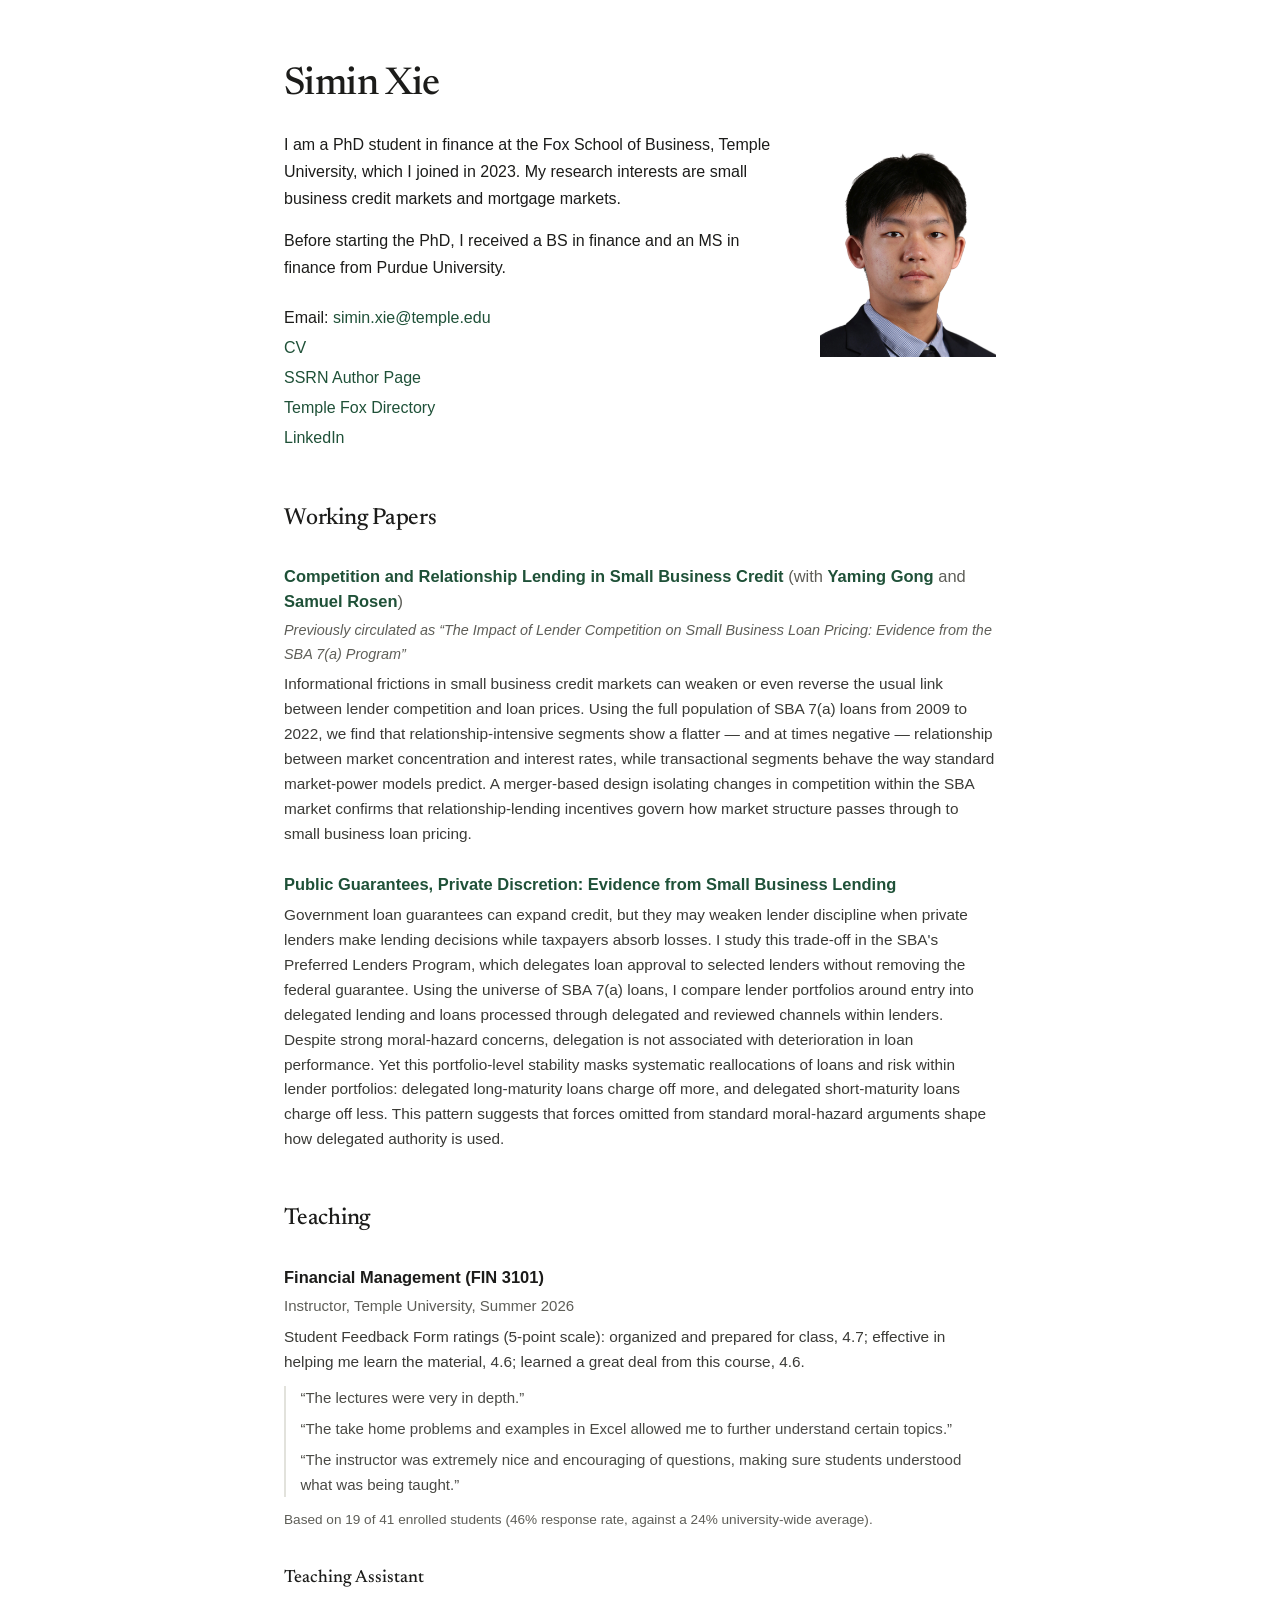
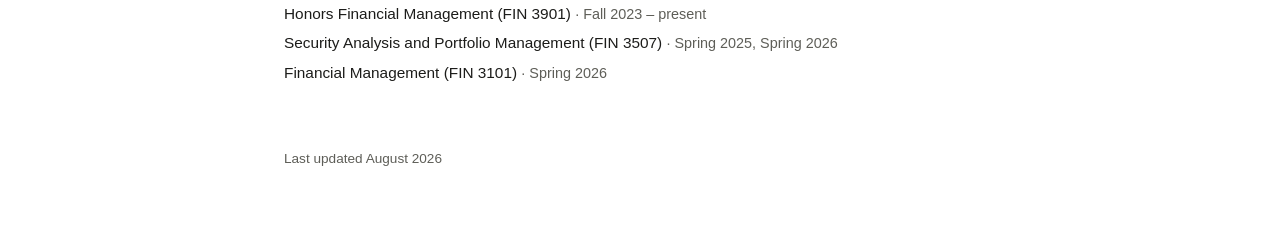
==== index.html @ ea89f6a9 "Update index.html" ====
<!DOCTYPE html>
<html lang="en">
<head>
<meta charset="utf-8">
<meta name="viewport" content="width=device-width, initial-scale=1">
<title>Simin Xie</title>
<meta name="description" content="Simin Xie is a PhD student in finance at the Fox School of Business, Temple University, studying small business credit and financial intermediation.">
<link rel="canonical" href="https://siminxie07.github.io/">
<meta property="og:type" content="profile">
<meta property="og:title" content="Simin Xie">
<meta property="og:description" content="PhD student in finance at the Fox School of Business, Temple University.">
<meta property="og:url" content="https://siminxie07.github.io/">
<link rel="icon" href="data:image/svg+xml,<svg xmlns='http://www.w3.org/2000/svg' viewBox='0 0 32 32'><rect width='32' height='32' fill='%231C1C1A'/><text x='16' y='22' font-family='Georgia,serif' font-size='16' fill='%23fff' text-anchor='middle'>SX</text></svg>">
<link rel="preconnect" href="https://fonts.googleapis.com">
<link rel="preconnect" href="https://fonts.gstatic.com" crossorigin>
<link href="https://fonts.googleapis.com/css2?family=Newsreader:opsz,wght@6..72,400;6..72,500&display=swap" rel="stylesheet">
<link rel="stylesheet" href="style.css">
</head>

<body>
<main class="page">

  <h1 class="name">Simin Xie</h1>

  <div class="intro">
    <img class="portrait" src="assets/photo.jpg" alt="Portrait of Simin Xie">

    <!-- EDIT ▸ Rewrite this in your own words. Two or three sentences is right. -->
    <p>
      I am a PhD student in finance at the Fox School of Business, Temple
      University, which I joined in 2023. My research interests are small business
      credit markets and mortgage markets.
    </p>
    <p>
      Before starting the PhD, I received a BS in finance and an MS in finance
      from Purdue University.
    </p>

    <!-- EDIT ▸ Fill in your Temple email and any profile links you actually use.
         Delete the lines you don't have — an empty link looks worse than none. -->
    <ul class="links">
      <li>Email: <a href="mailto:simin.xie@temple.edu">simin.xie@temple.edu</a></li>
      <li><a href="assets/cv.pdf">CV</a></li>
      <li><a href="https://papers.ssrn.com/sol3/cf_dev/AbsByAuth.cfm?per_id=5948006">SSRN Author Page</a></li>
      <li><a href="https://www.fox.temple.edu/directory/simin-xie">Temple Fox Directory</a></li>
      <li><a href="https://www.linkedin.com/in/simin-xie-6bab371b0/">LinkedIn</a></li>
    </ul>
  </div>

  <h2>Working Papers</h2>

  <article class="paper">
    <p class="title">
      <a href="https://papers.ssrn.com/sol3/papers.cfm?abstract_id=4075392">Competition and Relationship Lending in Small Business Credit</a>
      <span class="with">(with <a href="https://sites.google.com/view/yaming-gong/home">Yaming Gong</a> and <a href="https://sites.google.com/view/samuel-rosen/">Samuel Rosen</a>)</span>
    </p>
    <p class="note">Previously circulated as “The Impact of Lender Competition on Small Business Loan Pricing: Evidence from the SBA 7(a) Program”</p>
    <!-- EDIT ▸ Paste your own official abstract here, replacing this summary. -->
    <p class="abstract">
      Informational frictions in small business credit markets can weaken or
      even reverse the usual link between lender competition and loan prices.
      Using the full population of SBA 7(a) loans from 2009 to 2022, we find
      that relationship-intensive segments show a flatter — and at times
      negative — relationship between market concentration and interest rates,
      while transactional segments behave the way standard market-power models
      predict. A merger-based design isolating changes in competition within the
      SBA market confirms that relationship-lending incentives govern how market
      structure passes through to small business loan pricing.
    </p>
  </article>

  <!-- EDIT ▸ Copy the <article class="paper"> block above for each new paper.
       Drop the SSRN link and the "Previously circulated" line if not needed. -->
  <article class="paper">
    <p class="title">
      <a>Public Guarantees, Private Discretion: Evidence from Small Business Lending</a>
    </p>
    <!-- EDIT ▸ Paste your own official abstract here, replacing this summary. -->
    <p class="abstract">
      Government loan guarantees can expand credit, but they may weaken lender discipline when private lenders make lending decisions while taxpayers absorb losses. 
      I study this trade-off in the SBA's Preferred Lenders Program, which delegates loan approval to selected lenders without removing the federal guarantee. 
      Using the universe of SBA 7(a) loans, I compare lender portfolios around entry into delegated lending and loans processed through delegated and reviewed channels within lenders. 
      Despite strong moral-hazard concerns, delegation is not associated with deterioration in loan performance. 
      Yet this portfolio-level stability masks systematic reallocations of loans and risk within lender portfolios: delegated long-maturity loans charge off more, and delegated short-maturity loans charge off less. 
      This pattern suggests that forces omitted from standard moral-hazard arguments shape how delegated authority is used.
    </p>
  </article>

  <!--
  <h2>Works in Progress</h2>

  <article class="paper">
    <p class="title">A Project Title, No Abstract Needed</p>
    <p class="with">with Coauthor Name</p>
  </article>
  -->

  <!-- EDIT ▸ Delete this whole Teaching section until you have something to
       put in it. An empty heading reads worse than no heading. -->
<h2>Teaching</h2>

<article class="paper">
  <p class="title">Financial Management (FIN 3101)</p>
  <p class="with">Instructor, Temple University, Summer 2026</p>
  <p class="abstract">
    Student Feedback Form ratings (5-point scale): organized and prepared for
    class, 4.7; effective in helping me learn the material, 4.6; learned a great
    deal from this course, 4.6.
  </p>
  <ul class="quotes">
    <li>“The lectures were very in depth.”</li>
    <li>“The take home problems and examples in Excel allowed me to further understand certain topics.”</li>
    <li>“The instructor was extremely nice and encouraging of questions, making sure students understood what was being taught.”</li>
  </ul>
  <p class="samplesize">
    Based on 19 of 41 enrolled students (46% response rate, against a 24%
    university-wide average).
  </p>
</article>

<h3 class="subhead">Teaching Assistant</h3>

<ul class="ta">
  <li>
    <span class="course">Honors Financial Management (FIN 3901)</span>
    <span class="term">Fall 2023 – present</span>
  </li>
  <li>
    <span class="course">Security Analysis and Portfolio Management (FIN 3507)</span>
    <span class="term">Spring 2025, Spring 2026</span>
  </li>
  <li>
    <span class="course">Financial Management (FIN 3101)</span>
    <span class="term">Spring 2026</span>
  </li>
</ul>

  <footer>Last updated August 2026</footer>

</main>
</body>
</html>
---- style.css ----
/* Simin Xie — personal site. One column, no chrome. */

:root {
  --ink:    #1C1C1A;
  --muted:  #5E5E58;
  --link:   #1F5138;
  --paper:  #FFFFFF;
  --serif:  "Newsreader", Georgia, "Times New Roman", serif;
  --sans:   -apple-system, BlinkMacSystemFont, "Segoe UI", Roboto, Helvetica, Arial, sans-serif;
}

* { box-sizing: border-box; }

body {
  margin: 0;
  background: var(--paper);
  color: var(--ink);
  font-family: var(--sans);
  font-size: 16px;
  line-height: 1.68;
  -webkit-font-smoothing: antialiased;
}

.page {
  max-width: 760px;
  margin: 0 auto;
  padding: 4rem 1.5rem 5rem;
}

a { color: var(--link); text-decoration: none; }
a:hover { text-decoration: underline; }
a:focus-visible { outline: 2px solid var(--link); outline-offset: 2px; }

.name {
  font-family: var(--serif);
  font-weight: 500;
  font-size: 2.4rem;
  letter-spacing: -0.015em;
  line-height: 1.1;
  margin: 0 0 1.6rem;
}

h2 {
  font-family: var(--serif);
  font-weight: 500;
  font-size: 1.45rem;
  letter-spacing: -0.01em;
  margin: 3rem 0 0.4rem;
}

/* ---- intro ---------------------------------------------------------- */

.portrait {
  float: right;
  width: 176px;
  aspect-ratio: 4 / 5;
  object-fit: cover;
  margin: 0.35rem 0 1.25rem 2rem;
  background: #F2F2EE;
}

.intro p { margin: 0 0 1rem; }

.links {
  list-style: none;
  margin: 1.4rem 0 0;
  padding: 0;
  clear: none;
}

.links li { margin-bottom: 0.2rem; }

/* ---- papers --------------------------------------------------------- */

.paper {
  clear: both;
  margin: 1.6rem 0 0;
}

.title {
  font-size: 1.03rem;
  font-weight: 600;
  line-height: 1.5;
  margin: 0 0 0.25rem;
}

.title a { font-weight: 600; }

.with {
  font-weight: 400;
  color: var(--muted);
}

.note {
  font-size: 0.9rem;
  color: var(--muted);
  font-style: italic;
  margin: 0 0 0.35rem;
}

p.with {
  font-size: 0.94rem;
  margin: 0;
}

.abstract {
  margin: 0.4rem 0 0;
  color: #3A3A36;
  font-size: 0.96rem;
  line-height: 1.62;
}

/* ---- footer --------------------------------------------------------- */

footer {
  margin-top: 4rem;
  font-size: 0.85rem;
  color: var(--muted);
}

/* ---- small screens -------------------------------------------------- */

@media (max-width: 620px) {
  .page { padding: 2.5rem 1.25rem 3.5rem; }
  .name { font-size: 2rem; }
  .portrait {
    float: none;
    display: block;
    width: 140px;
    margin: 0 0 1.25rem;
  }
}

@media print {
  .page { max-width: none; padding: 0; }
  a { color: var(--ink); }
}

.quotes {
  list-style: none;
  margin: 0.7rem 0 0;
  padding: 0 0 0 0.9rem;
  border-left: 2px solid #E2E2DC;
}

.quotes li {
  font-size: 0.94rem;
  line-height: 1.6;
  color: #4A4A45;
  margin-bottom: 0.45rem;
}

.samplesize {
  font-size: 0.85rem;
  color: var(--muted);
  margin: 0.8rem 0 0;
}

.subhead {
  font-family: var(--serif);
  font-weight: 500;
  font-size: 1.1rem;
  margin: 2rem 0 0.5rem;
}

.ta {
  list-style: none;
  margin: 0;
  padding: 0;
}

.ta li {
  font-size: 0.96rem;
  line-height: 1.55;
  margin-bottom: 0.35rem;
}

.term {
  color: var(--muted);
  font-size: 0.9rem;
}

.term::before { content: " · "; }

@media (max-width: 620px) {
  .term { display: block; }
  .term::before { content: none; }
}
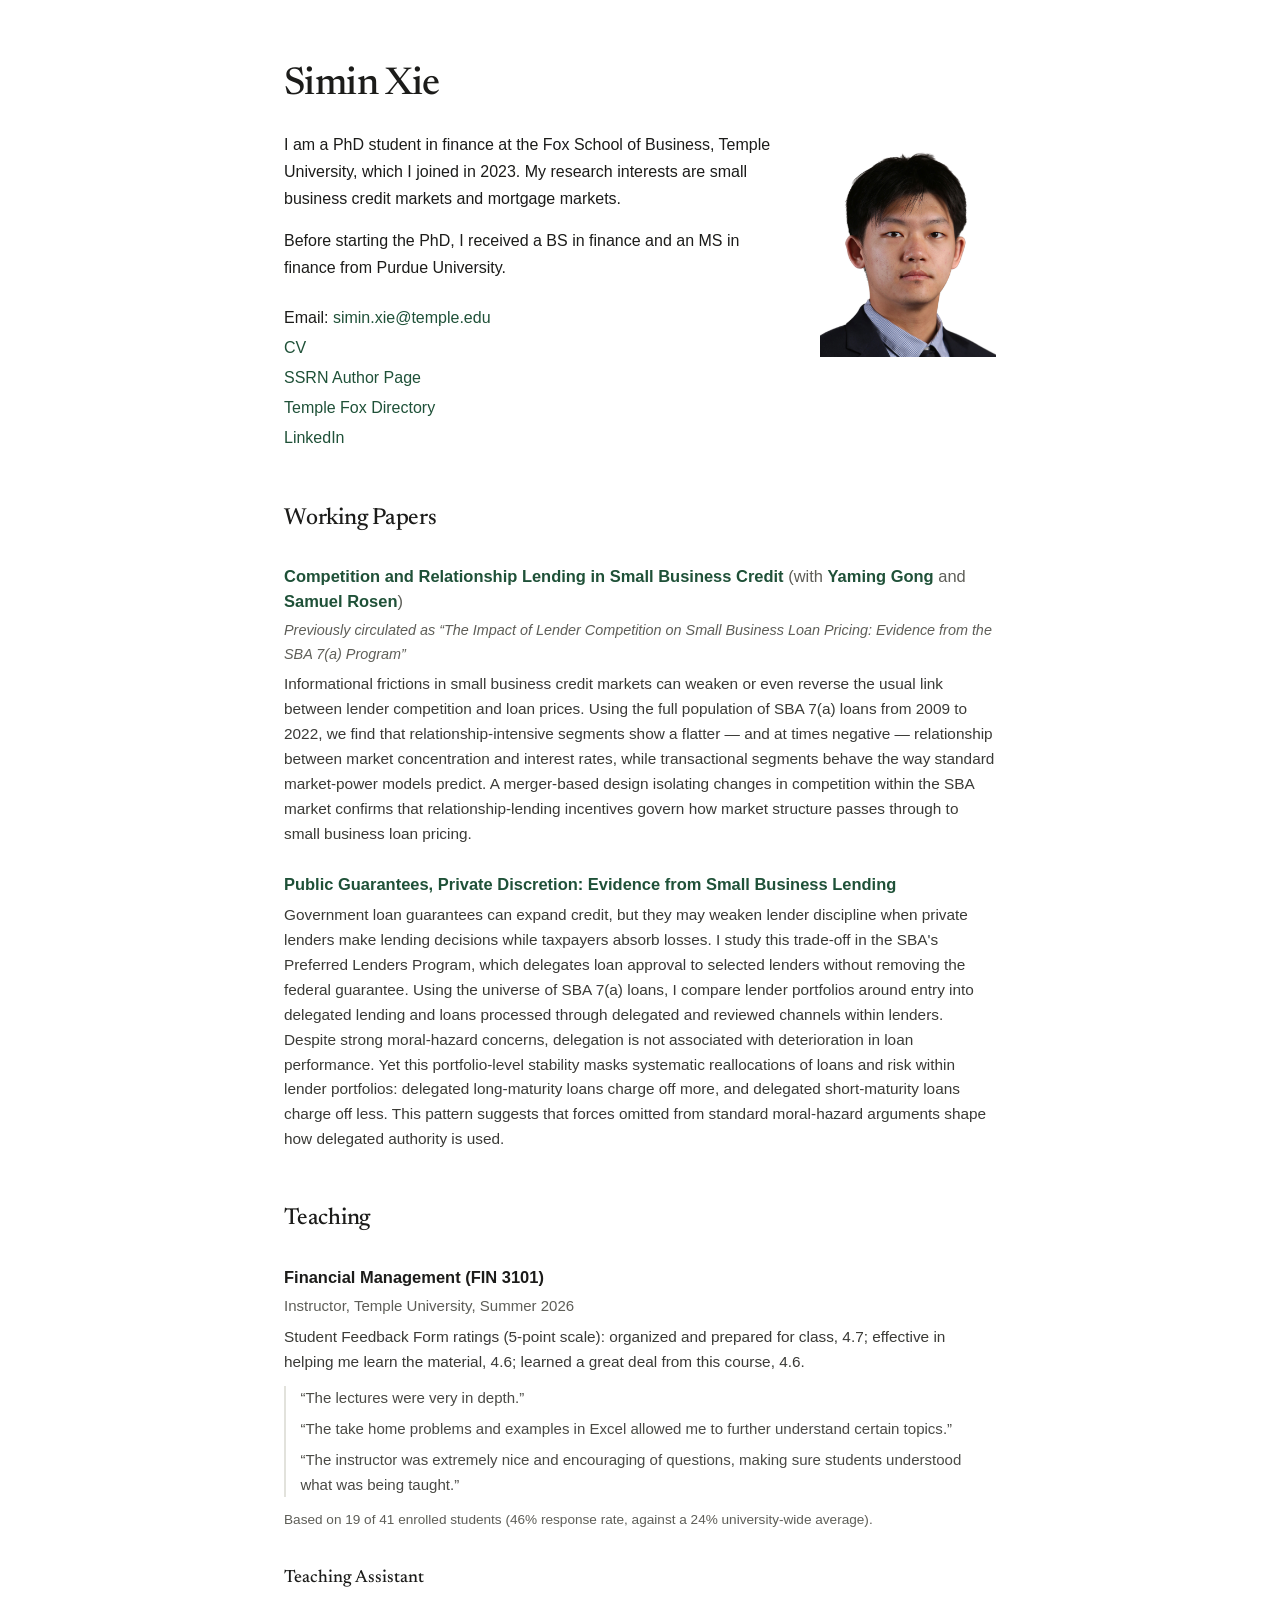
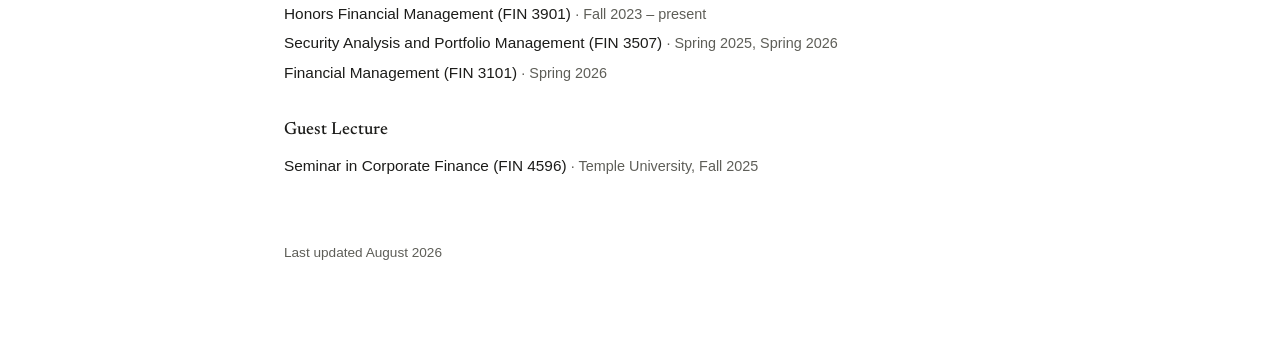
==== commit 911db266: "Update index.html" ====
--- a/index.html
+++ b/index.html
@@ -25,7 +25,6 @@
   <div class="intro">
     <img class="portrait" src="assets/photo.jpg" alt="Portrait of Simin Xie">
 
-    <!-- EDIT ▸ Rewrite this in your own words. Two or three sentences is right. -->
     <p>
       I am a PhD student in finance at the Fox School of Business, Temple
       University, which I joined in 2023. My research interests are small business
@@ -36,8 +35,6 @@
       from Purdue University.
     </p>
 
-    <!-- EDIT ▸ Fill in your Temple email and any profile links you actually use.
-         Delete the lines you don't have — an empty link looks worse than none. -->
     <ul class="links">
       <li>Email: <a href="mailto:simin.xie@temple.edu">simin.xie@temple.edu</a></li>
       <li><a href="assets/cv.pdf">CV</a></li>
@@ -55,7 +52,7 @@
       <span class="with">(with <a href="https://sites.google.com/view/yaming-gong/home">Yaming Gong</a> and <a href="https://sites.google.com/view/samuel-rosen/">Samuel Rosen</a>)</span>
     </p>
     <p class="note">Previously circulated as “The Impact of Lender Competition on Small Business Loan Pricing: Evidence from the SBA 7(a) Program”</p>
-    <!-- EDIT ▸ Paste your own official abstract here, replacing this summary. -->
+    
     <p class="abstract">
       Informational frictions in small business credit markets can weaken or
       even reverse the usual link between lender competition and loan prices.
@@ -69,13 +66,12 @@
     </p>
   </article>
 
-  <!-- EDIT ▸ Copy the <article class="paper"> block above for each new paper.
-       Drop the SSRN link and the "Previously circulated" line if not needed. -->
+  
   <article class="paper">
     <p class="title">
       <a>Public Guarantees, Private Discretion: Evidence from Small Business Lending</a>
     </p>
-    <!-- EDIT ▸ Paste your own official abstract here, replacing this summary. -->
+    
     <p class="abstract">
       Government loan guarantees can expand credit, but they may weaken lender discipline when private lenders make lending decisions while taxpayers absorb losses. 
       I study this trade-off in the SBA's Preferred Lenders Program, which delegates loan approval to selected lenders without removing the federal guarantee. 
@@ -95,8 +91,6 @@
   </article>
   -->
 
-  <!-- EDIT ▸ Delete this whole Teaching section until you have something to
-       put in it. An empty heading reads worse than no heading. -->
 <h2>Teaching</h2>
 
 <article class="paper">
@@ -135,6 +129,15 @@
   </li>
 </ul>
 
+<h3 class="subhead">Guest Lecture</h3>
+
+<ul class="ta">
+  <li>
+    <span class="course">Seminar in Corporate Finance (FIN 4596)</span>
+    <span class="term">Temple University, Fall 2025</span>
+  </li>
+</ul>
+
   <footer>Last updated August 2026</footer>
 
 </main>
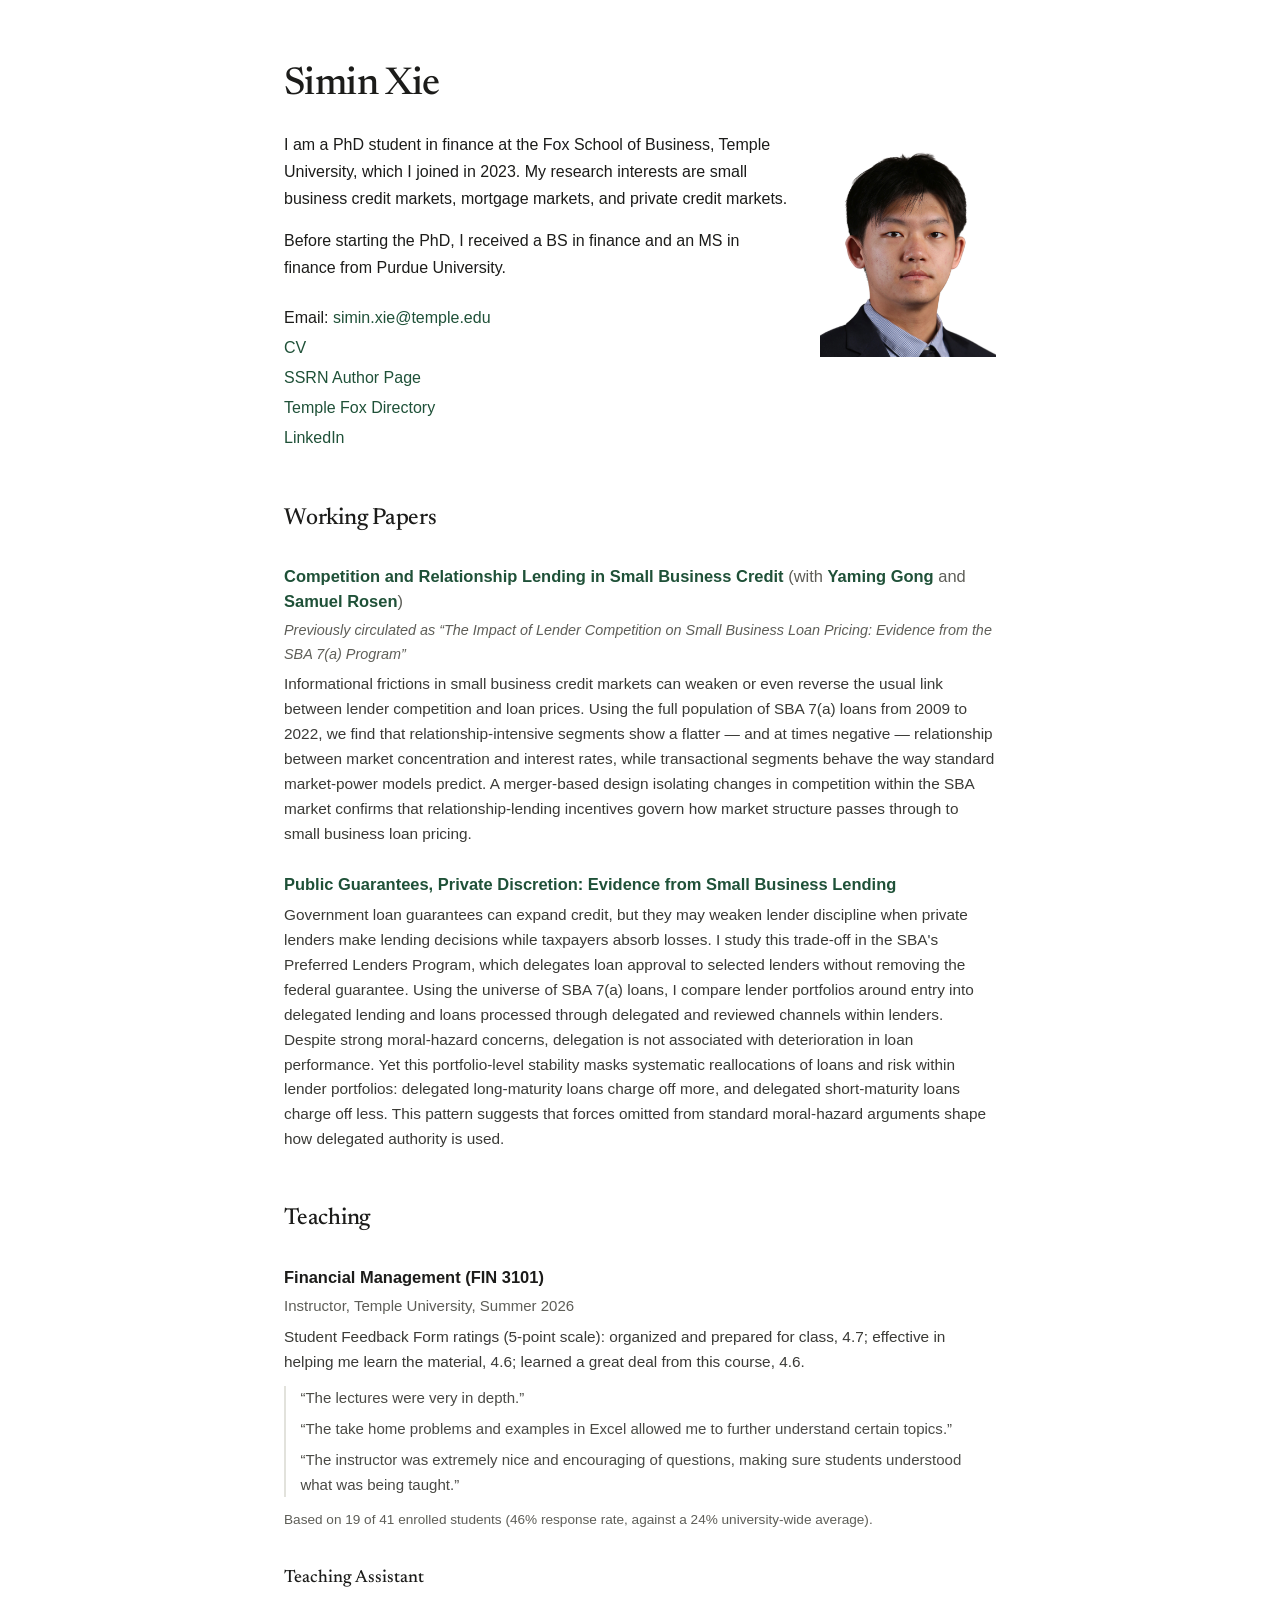
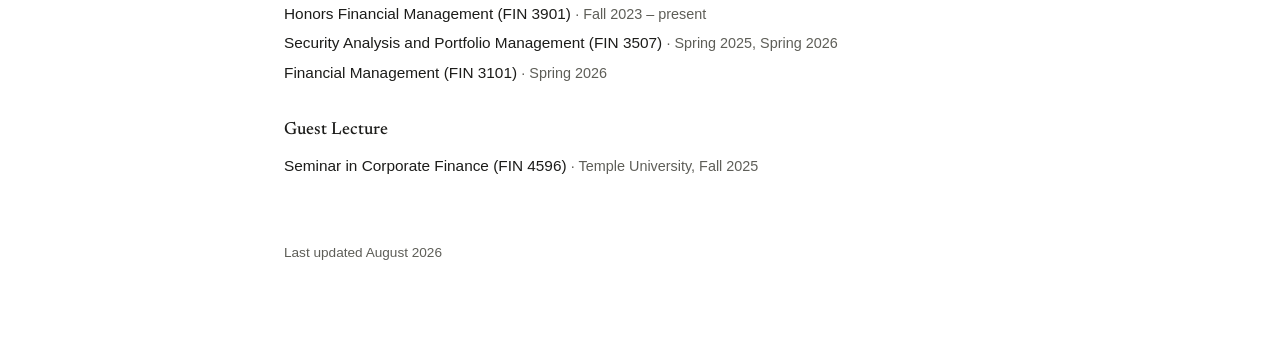
==== commit 761b8bbb: "Update index.html" ====
--- a/index.html
+++ b/index.html
@@ -28,7 +28,7 @@
     <p>
       I am a PhD student in finance at the Fox School of Business, Temple
       University, which I joined in 2023. My research interests are small business
-      credit markets and mortgage markets.
+      credit markets, mortgage markets, and private credit markets.
     </p>
     <p>
       Before starting the PhD, I received a BS in finance and an MS in finance
@@ -37,7 +37,7 @@
 
     <ul class="links">
       <li>Email: <a href="mailto:simin.xie@temple.edu">simin.xie@temple.edu</a></li>
-      <li><a href="assets/cv.pdf">CV</a></li>
+      <li><a href="assets/Simin_Xie_Academic_CV_final.pdf">CV</a></li>
       <li><a href="https://papers.ssrn.com/sol3/cf_dev/AbsByAuth.cfm?per_id=5948006">SSRN Author Page</a></li>
       <li><a href="https://www.fox.temple.edu/directory/simin-xie">Temple Fox Directory</a></li>
       <li><a href="https://www.linkedin.com/in/simin-xie-6bab371b0/">LinkedIn</a></li>
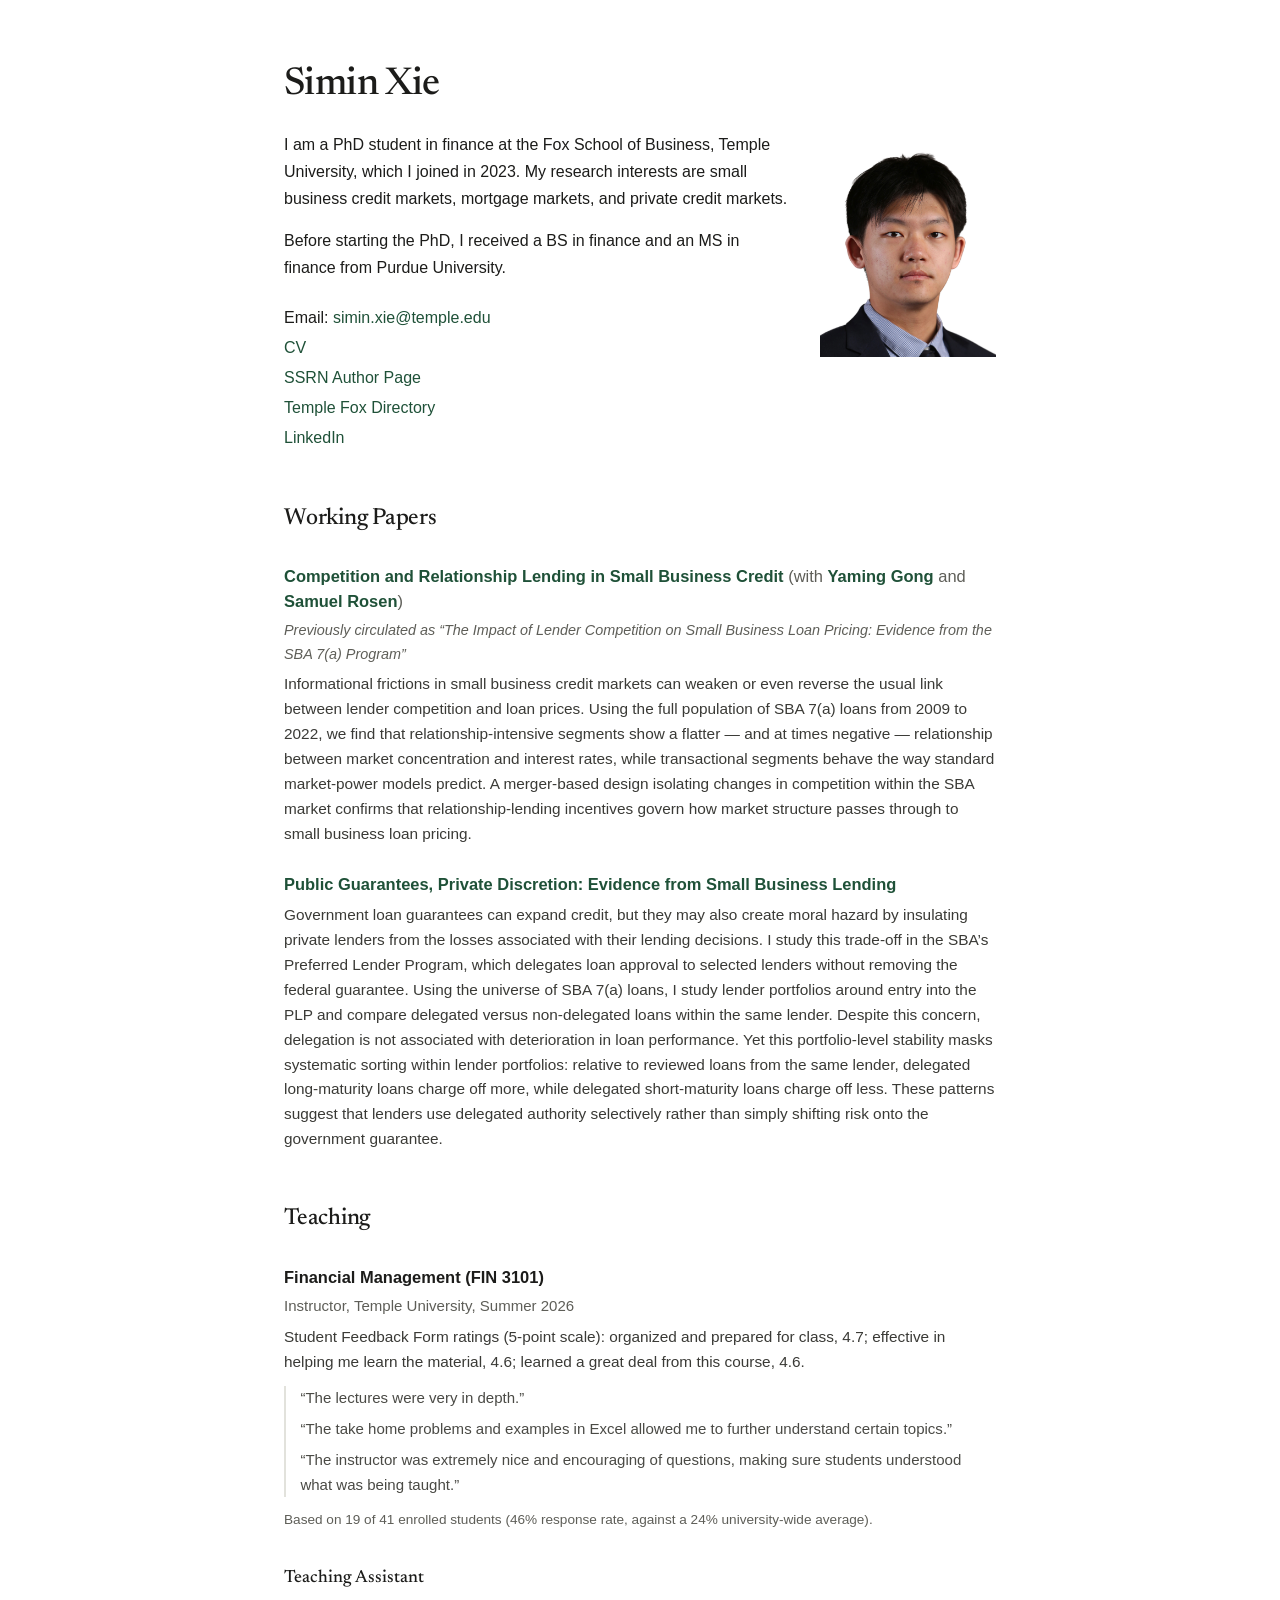
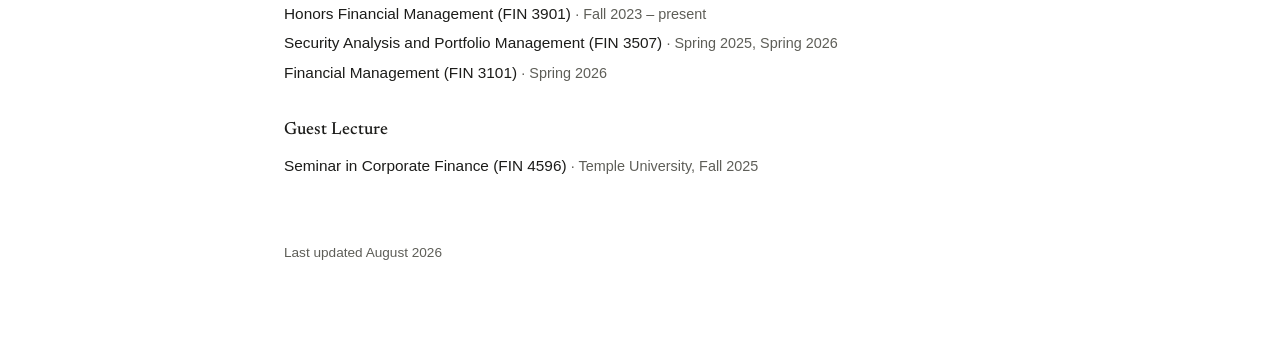
==== commit 7e03f7ea: "Update index.html" ====
--- a/index.html
+++ b/index.html
@@ -73,12 +73,12 @@
     </p>
     
     <p class="abstract">
-      Government loan guarantees can expand credit, but they may weaken lender discipline when private lenders make lending decisions while taxpayers absorb losses. 
-      I study this trade-off in the SBA's Preferred Lenders Program, which delegates loan approval to selected lenders without removing the federal guarantee. 
-      Using the universe of SBA 7(a) loans, I compare lender portfolios around entry into delegated lending and loans processed through delegated and reviewed channels within lenders. 
-      Despite strong moral-hazard concerns, delegation is not associated with deterioration in loan performance. 
-      Yet this portfolio-level stability masks systematic reallocations of loans and risk within lender portfolios: delegated long-maturity loans charge off more, and delegated short-maturity loans charge off less. 
-      This pattern suggests that forces omitted from standard moral-hazard arguments shape how delegated authority is used.
+      Government loan guarantees can expand credit, but they may also create moral hazard by insulating private lenders from the losses associated with their lending decisions. 
+      I study this trade-off in the SBA’s Preferred Lender Program, which delegates loan approval to selected lenders without removing the federal guarantee. 
+      Using the universe of SBA 7(a) loans, I study lender portfolios around entry into the PLP and compare delegated versus non-delegated loans within the same lender. 
+      Despite this concern, delegation is not associated with deterioration in loan performance. 
+      Yet this portfolio-level stability masks systematic sorting within lender portfolios: relative to reviewed loans from the same lender, delegated long-maturity loans charge off more, while delegated short-maturity loans charge off less. 
+      These patterns suggest that lenders use delegated authority selectively rather than simply shifting risk onto the government guarantee.
     </p>
   </article>
 
